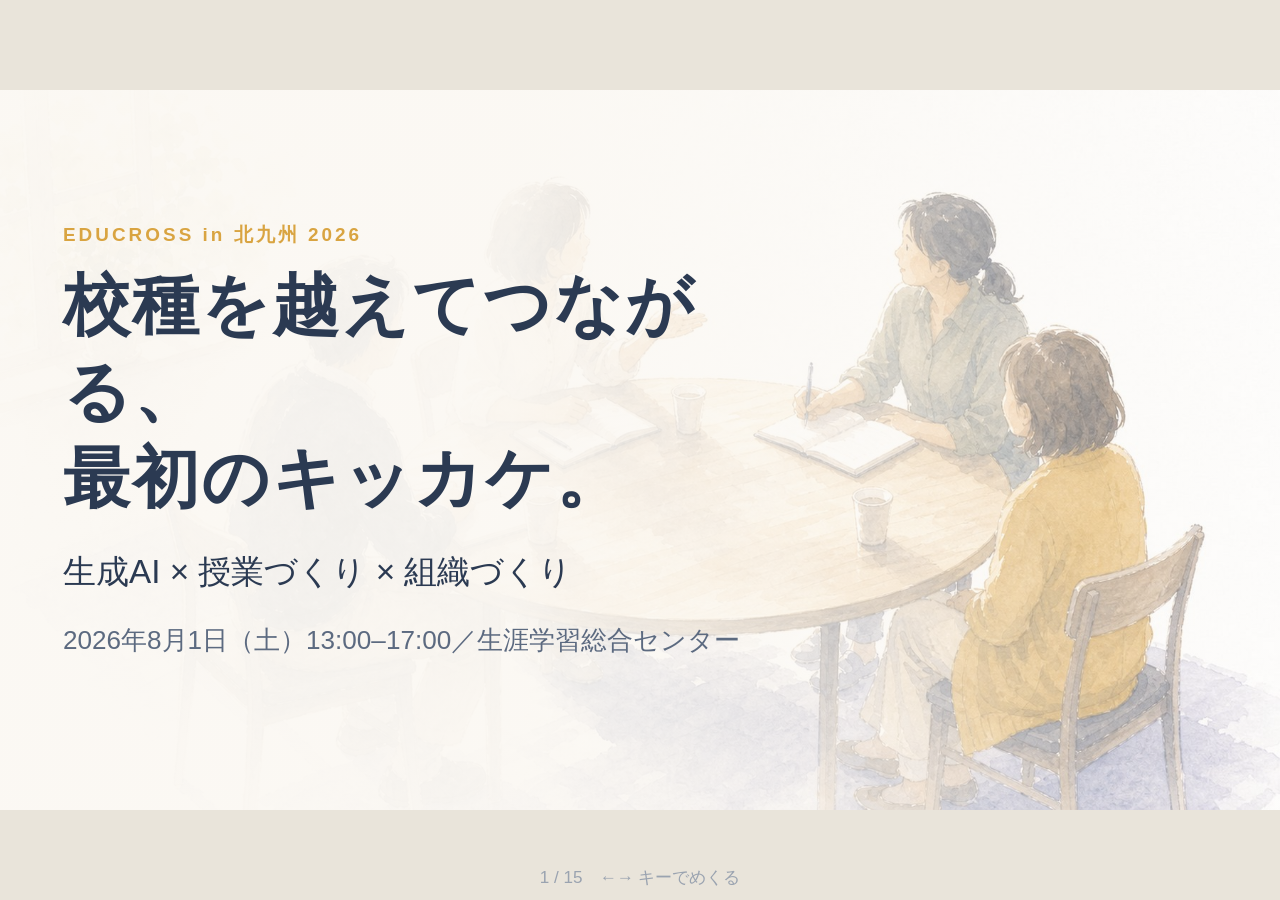
==== slides.html @ 0a5192b1 "EDUCROSS in 北九州 2026 当日ページとスライド - 参加者用の当日ページ（流れ・ふきだしくん・話の呼び水・おみやげ・LINE・アンケート） - 会場スクリーン用スライド15枚（16:9" ====
<!DOCTYPE html>
<html lang="ja">
<head>
<meta charset="utf-8">
<meta name="viewport" content="width=device-width,initial-scale=1">
<title>EDUCROSS in 北九州 2026｜当日スライド</title>
<meta name="robots" content="noindex">
<style>
:root{ --paper:#fbf8f3; --ink:#2b3a52; --ink-soft:#5c6a80; --line:#ddd5c7; --accent:#d9a441; --accent-soft:#f6e9cd; }
*{box-sizing:border-box}
html,body{margin:0;height:100%;background:#e9e4da;color:var(--ink);
  font-family:"Hiragino Sans","Hiragino Kaku Gothic ProN","Noto Sans JP","Yu Gothic",sans-serif;}
#stage{position:fixed;inset:0;display:flex;align-items:center;justify-content:center}
.slide{
  position:absolute;width:min(100vw,calc(100vh*16/9));height:min(100vh,calc(100vw*9/16));
  background:var(--paper);display:none;flex-direction:column;justify-content:center;
  padding:5.5vmin 7vmin;overflow:hidden;
}
.slide.on{display:flex}
.kicker{color:var(--accent);font-weight:700;letter-spacing:.16em;font-size:2.1vmin;margin-bottom:1.6vmin}
h1{font-size:7.4vmin;line-height:1.3;margin:0 0 2vmin;letter-spacing:.03em}
h2{font-size:5.6vmin;line-height:1.35;margin:0 0 2.4vmin;letter-spacing:.03em}
p{font-size:2.9vmin;line-height:1.9;margin:0 0 1.4vmin;color:var(--ink-soft)}
.big{font-size:3.7vmin;color:var(--ink)}
ul{margin:0;padding-left:1.2em;font-size:3.1vmin;line-height:2.05}
li{margin-bottom:.5vmin}
b{color:var(--ink)}
.rule{width:9vmin;height:.45vmin;background:var(--accent);margin-bottom:2.6vmin}
.cols{display:grid;grid-template-columns:1fr 1fr;gap:5vmin;align-items:center}
.cols3{display:grid;grid-template-columns:repeat(3,1fr);gap:4vmin;text-align:center}
.qr img{width:100%;max-width:34vmin;background:#fff;border-radius:1.4vmin;padding:1.4vmin;display:block;margin:0 auto 1.6vmin}
.qr .t{font-size:3vmin;font-weight:700}
.qr .d{font-size:2.1vmin;color:var(--ink-soft);line-height:1.75}
.hugeqr img{max-width:46vmin}
.full{position:absolute;inset:0;width:100%;height:100%;object-fit:cover}
.veil{position:absolute;inset:0;background:linear-gradient(90deg,rgba(251,248,243,.96) 40%,rgba(251,248,243,.55) 75%,rgba(251,248,243,.25))}
.on-img{position:relative;z-index:2;max-width:64%}
.time{position:absolute;right:6vmin;bottom:4.4vmin;font-size:2.2vmin;color:var(--ink-soft);z-index:3}
.tl{display:grid;grid-template-columns:14vmin 1fr;row-gap:1.15vmin;font-size:2.75vmin;align-items:baseline}
.tl .t{font-weight:700;color:var(--accent)}
.note{font-size:2.1vmin;color:var(--ink-soft)}
.pager{position:fixed;left:0;right:0;bottom:1.2vmin;text-align:center;font-size:1.9vmin;color:#9aa3b0;z-index:9}
.nav-zone{position:fixed;top:0;bottom:0;width:16vw;z-index:8;cursor:pointer}
#prevZone{left:0} #nextZone{right:0}
@media print{ .pager,.nav-zone{display:none} .slide{display:flex;position:relative;page-break-after:always} }
</style>
</head>
<body>
<div id="stage">

  <!-- 1 -->
  <section class="slide on">
    <img class="full" src="assets/img/educross_hero_table.jpg" alt="">
    <div class="veil"></div>
    <div class="on-img">
      <div class="kicker">EDUCROSS in 北九州 2026</div>
      <h1>校種を越えてつながる、<br>最初のキッカケ。</h1>
      <p class="big">生成AI × 授業づくり × 組織づくり</p>
      <p>2026年8月1日（土）13:00–17:00／生涯学習総合センター</p>
    </div>
  </section>

  <!-- 2 -->
  <section class="slide">
    <div class="kicker">はじめに</div>
    <div class="rule"></div>
    <h2>今日、大事にしたい3つのこと</h2>
    <ul>
      <li><b>安心して話せる場に。</b>はじめての方も、うまく話せなくても大丈夫です</li>
      <li><b>勧誘や販売はしません。</b>教育イベントのお知らせは大歓迎です</li>
      <li><b>発表を眺める会ではありません。</b>気になったら、その場で聞いてください</li>
    </ul>
    <p class="note" style="margin-top:2.4vmin">記録用に写真を撮ります。写りたくない方は受付でお伝えください。</p>
  </section>

  <!-- 3 -->
  <section class="slide">
    <div class="kicker">今日の流れ</div>
    <div class="rule"></div>
    <div class="tl">
      <div class="t">13:00</div><div>受付</div>
      <div class="t">13:30</div><div>アイスブレイク</div>
      <div class="t">14:00</div><div>実践紹介　教師と児童による生成AIの利活用</div>
      <div class="t">14:30</div><div>交流①　子どもがワクワクして動き出す授業づくり</div>
      <div class="t">15:00</div><div>交流②　若手からベテランまでが学び合う組織づくり</div>
      <div class="t">15:30</div><div>フリータイム</div>
      <div class="t">16:00</div><div>クロージング　振り返り・アンケート・集合写真</div>
      <div class="t">17:00</div><div>懇親会（希望者）　海鮮問屋 さかな市場 小倉魚町店</div>
    </div>
  </section>

  <!-- 4 -->
  <section class="slide">
    <div class="kicker">13:30 – 14:00</div>
    <div class="rule"></div>
    <h2>アイスブレイク</h2>
    <div class="cols">
      <div>
        <p class="big"><b>① 写真を1枚</b></p>
        <p>スマホのカメラロールから1枚選んで、<br>「いつ・どこで・なぜ撮ったか」を1分半で。</p>
        <p class="note">見せずに話すだけでも大丈夫です。</p>
      </div>
      <div>
        <p class="big"><b>② この夏やりたいこと</b></p>
        <p>ふきだしくんに書いてください。<br>書けたら、ひとことずつ聞いていきます。</p>
        <p class="note">見学だけでも大丈夫です。</p>
      </div>
    </div>
  </section>

  <!-- 5 -->
  <section class="slide">
    <div class="kicker">アイスブレイク②</div>
    <h2 style="margin-bottom:1vmin">ふきだしくんを開いてください</h2>
    <div class="qr hugeqr" style="text-align:center">
      <img src="assets/qr/fukidashi.svg" alt="ふきだしくんのQRコード">
      <div class="d">読み取ってそのまま書き込めます。ルーム番号は画面でお知らせします。</div>
    </div>
  </section>

  <!-- 6 -->
  <section class="slide">
    <div class="kicker">14:00 – 14:30</div>
    <div class="rule"></div>
    <h2>実践紹介<br>教師と児童による生成AIの利活用</h2>
    <p class="big">完成品より、<b>なぜそうしたか</b>と<b>どこでつまずいたか</b>を。</p>
    <p>途中で質問の時間をとります。気になったところで止めてください。</p>
  </section>

  <!-- 7 -->
  <section class="slide">
    <div class="kicker">14:30 – 15:00　交流①</div>
    <div class="rule"></div>
    <h2>子どもがワクワクして動き出す授業づくり</h2>
    <p class="note">何から話すか迷ったら、この中のどれかを隣の人に聞いてみてください。</p>
    <ul>
      <li>最近、<b>子どもが勝手に動き出した</b>のはどんな場面でしたか</li>
      <li>うまくいかなかった実践を1つ。<b>どこでつまずいた</b>と思いますか</li>
      <li>子どもに生成AIを使わせるとき、いちばん気をつけていることは</li>
      <li>「これは他校種でも使えそう」と思った実践はありますか</li>
    </ul>
  </section>

  <!-- 8 -->
  <section class="slide">
    <div class="kicker">15:00 – 15:30　交流②</div>
    <div class="rule"></div>
    <h2>若手からベテランまでが学び合う組織づくり</h2>
    <p class="note">席をひとつ動かしてから始めましょう。</p>
    <ul>
      <li>校内で新しいことを広げるとき、<b>最初に誰に声をかけますか</b></li>
      <li>研修が単発で終わってしまうのは、何が足りないからだと思いますか</li>
      <li><b>やらされ感を出さずに</b>巻き込めた工夫はありますか</li>
      <li>推進役として、いちばん疲れるのはどんなときですか</li>
    </ul>
  </section>

  <!-- 9 -->
  <section class="slide">
    <div class="kicker">15:30 – 16:00</div>
    <div class="rule"></div>
    <h2>フリータイム</h2>
    <p class="big">決まったプログラムはありません。</p>
    <ul>
      <li>自分の実践を画面で見せる</li>
      <li>二学期の悩みを相談する</li>
      <li>「一緒にやりませんか」の約束をする</li>
      <li>連絡先を交換する</li>
    </ul>
  </section>

  <!-- 10 -->
  <section class="slide">
    <div class="kicker">16:00 – 16:30</div>
    <div class="rule"></div>
    <h2>今日のふりかえり</h2>
    <p class="big">ひとことずつ、お願いします。</p>
    <ul>
      <li>今日、<b>持って帰るもの</b>をひとつ</li>
      <li>月曜から<b>やってみようと思ったこと</b>をひとつ</li>
    </ul>
  </section>

  <!-- 11 -->
  <section class="slide">
    <div class="kicker">お願い</div>
    <h2 style="margin-bottom:1vmin">アンケート（5分ほど）</h2>
    <div class="qr hugeqr" style="text-align:center">
      <img src="assets/qr/survey.svg" alt="アンケートのQRコード">
      <div class="d">次にどんな会をつくるか、どんな教材をつくるかを、この回答をもとに決めます。<br>できれば、この場でご記入ください。</div>
    </div>
  </section>

  <!-- 12 -->
  <section class="slide">
    <div class="kicker">おみやげ</div>
    <div class="rule"></div>
    <h2 style="font-size:4.6vmin">月曜からそのまま使えるものを</h2>
    <div class="cols3">
      <div class="qr"><img src="assets/qr/schoolstock.svg" alt=""><div class="t">School Stock</div><div class="d">著作権を気にせず使える<br>プリント・素材集</div></div>
      <div class="qr"><img src="assets/qr/pdftool.svg" alt=""><div class="t">PDF結合ツール</div><div class="d">プリントの束をひとつに<br>インストール不要</div></div>
      <div class="qr"><img src="assets/qr/promptlib.svg" alt=""><div class="t">プロンプト集</div><div class="d">授業・校務で使える<br>言い回しの見本</div></div>
    </div>
    <p class="note" style="text-align:center;margin-top:2vmin">School Stock はまだ作っている途中です。「こんな教材がほしい」をアンケートで教えてください。</p>
  </section>

  <!-- 13 -->
  <section class="slide">
    <div class="kicker">つながる</div>
    <div class="rule"></div>
    <h2 style="font-size:4.6vmin">今日の続きは、こちらで</h2>
    <div class="cols">
      <div class="qr"><img src="assets/qr/line_geg.svg" alt=""><div class="t">GEG Chikuho オープンチャット</div><div class="d">研修やイベントの情報が流れます。<br>校種を問わずどなたでも。</div></div>
      <div class="qr"><img src="assets/qr/line_tozaki.svg" alt=""><div class="t">外﨑の公式LINE</div><div class="d">教材の更新と、明日試せる実物を<br>おすそ分けしています。</div></div>
    </div>
  </section>

  <!-- 14 -->
  <section class="slide">
    <img class="full" src="assets/img/educross_winter_gate.jpg" alt="">
    <div class="veil"></div>
    <div class="on-img">
      <div class="kicker">次の場</div>
      <h2>12月12日（土）<br>GEG Chikuho 5周年イベント</h2>
      <p class="big">会場は田川の「いいかねパレット」。</p>
      <p>九州各地から先生が集まる一日を準備しています。<br>まずは日付だけ空けておいてください。</p>
    </div>
  </section>

  <!-- 15 -->
  <section class="slide" style="align-items:center;text-align:center">
    <div class="kicker">ありがとうございました</div>
    <h1>明日の授業が、<br>また楽しみになりますように。</h1>
    <p class="big">懇親会は17:00から。海鮮問屋 さかな市場 小倉魚町店（会費5,000円）</p>
    <p class="note">EDUCROSS in 北九州実行委員会</p>
  </section>

</div>

<div class="nav-zone" id="prevZone"></div>
<div class="nav-zone" id="nextZone"></div>
<div class="pager"><span id="pg">1</span> / <span id="pgAll">15</span>　←→ キーでめくる</div>

<script>
var slides = document.querySelectorAll('.slide');
var i = 0;
document.getElementById('pgAll').textContent = slides.length;
function show(n){
  i = Math.max(0, Math.min(slides.length - 1, n));
  slides.forEach(function(s, k){ s.classList.toggle('on', k === i); });
  document.getElementById('pg').textContent = i + 1;
  location.hash = i + 1;
}
document.addEventListener('keydown', function(e){
  if (e.key === 'ArrowRight' || e.key === ' ' || e.key === 'PageDown') { show(i + 1); e.preventDefault(); }
  if (e.key === 'ArrowLeft'  || e.key === 'PageUp')  { show(i - 1); e.preventDefault(); }
  if (e.key === 'Home') show(0);
  if (e.key === 'End')  show(slides.length - 1);
  if (e.key === 'f')    document.documentElement.requestFullscreen();
});
document.getElementById('nextZone').onclick = function(){ show(i + 1); };
document.getElementById('prevZone').onclick = function(){ show(i - 1); };
show(parseInt(location.hash.replace('#',''), 10) - 1 || 0);
</script>
</body>
</html>
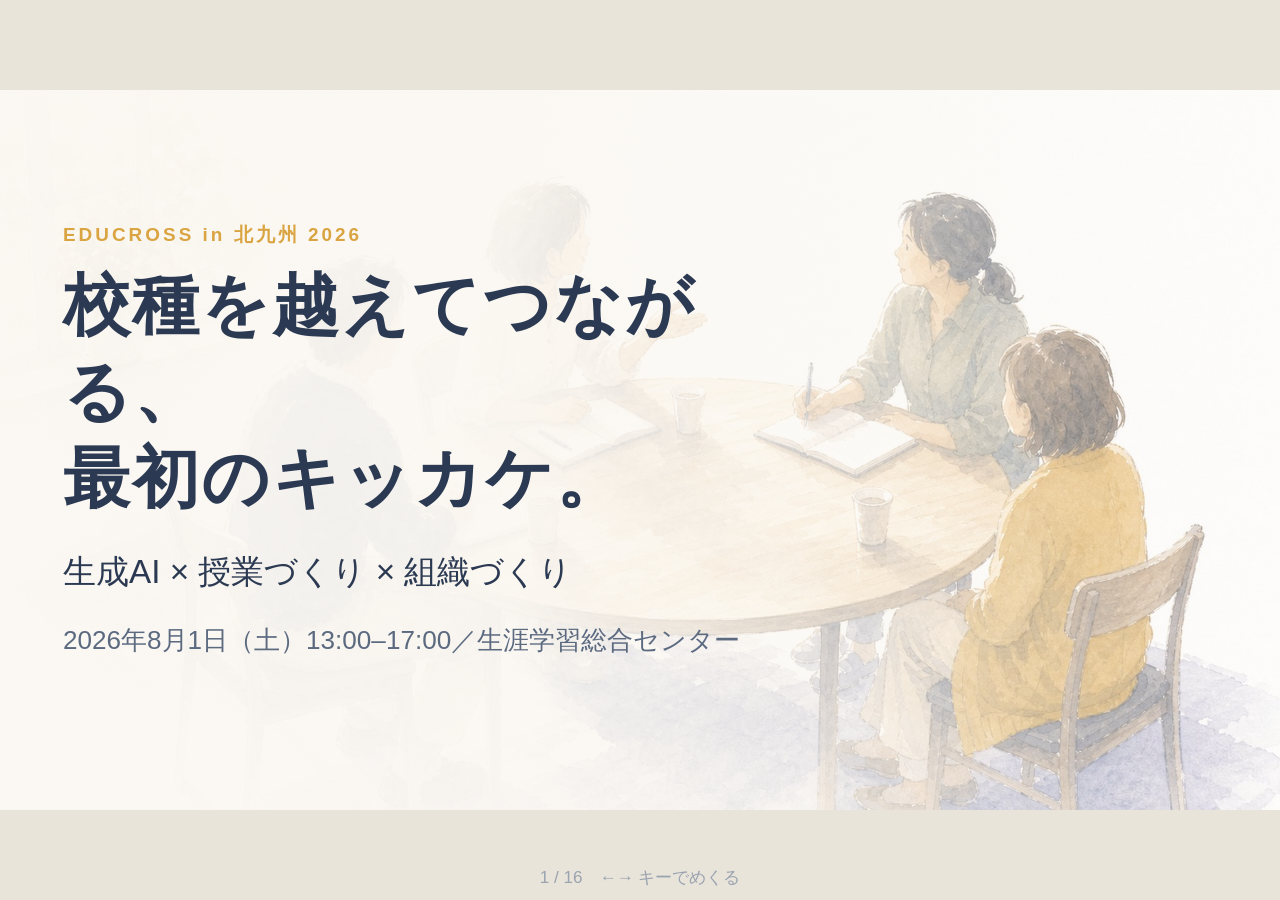
==== commit 9b639dad: "8/7 アイデアソン Showcase の案内を追加（サイト・スライド） Co-Authored-By: Claude Opus 5 <noreply@anthropic.com>" ====
--- a/slides.html
+++ b/slides.html
@@ -217,7 +217,7 @@
 
   <!-- 14 -->
   <section class="slide">
-    <img class="full" src="assets/img/educross_winter_gate.jpg" alt="">
+    <img class="full" src="assets/img/educross_palette_school.jpg" alt="">
     <div class="veil"></div>
     <div class="on-img">
       <div class="kicker">次の場</div>
@@ -228,6 +228,22 @@
   </section>
 
   <!-- 15 -->
+  <section class="slide">
+    <div class="kicker">もっとAI活用の話を聞きたい方へ</div>
+    <div class="rule"></div>
+    <div class="cols">
+      <div>
+        <h2 style="font-size:4.2vmin">8月7日（金）<br>Gemini for Education<br>アイデアソン 2026 Showcase</h2>
+        <p class="big">外﨑も発表する側で参加します。</p>
+        <p>13:00–16:30／現地は Google 渋谷オフィス（先着50名）<br>
+        <b>オンライン配信は人数制限なし。全国どこからでも見られます。</b></p>
+        <p class="note">対象は小中高・高等教育の先生、教育委員会の担当者、大学生。登録は無料です。</p>
+      </div>
+      <div class="qr"><img src="assets/qr/ideathon.svg" alt=""><div class="d">公式ページで参加登録</div></div>
+    </div>
+  </section>
+
+  <!-- 16 -->
   <section class="slide" style="align-items:center;text-align:center">
     <div class="kicker">ありがとうございました</div>
     <h1>明日の授業が、<br>また楽しみになりますように。</h1>
@@ -239,7 +255,7 @@
 
 <div class="nav-zone" id="prevZone"></div>
 <div class="nav-zone" id="nextZone"></div>
-<div class="pager"><span id="pg">1</span> / <span id="pgAll">15</span>　←→ キーでめくる</div>
+<div class="pager"><span id="pg">1</span> / <span id="pgAll">16</span>　←→ キーでめくる</div>
 
 <script>
 var slides = document.querySelectorAll('.slide');
